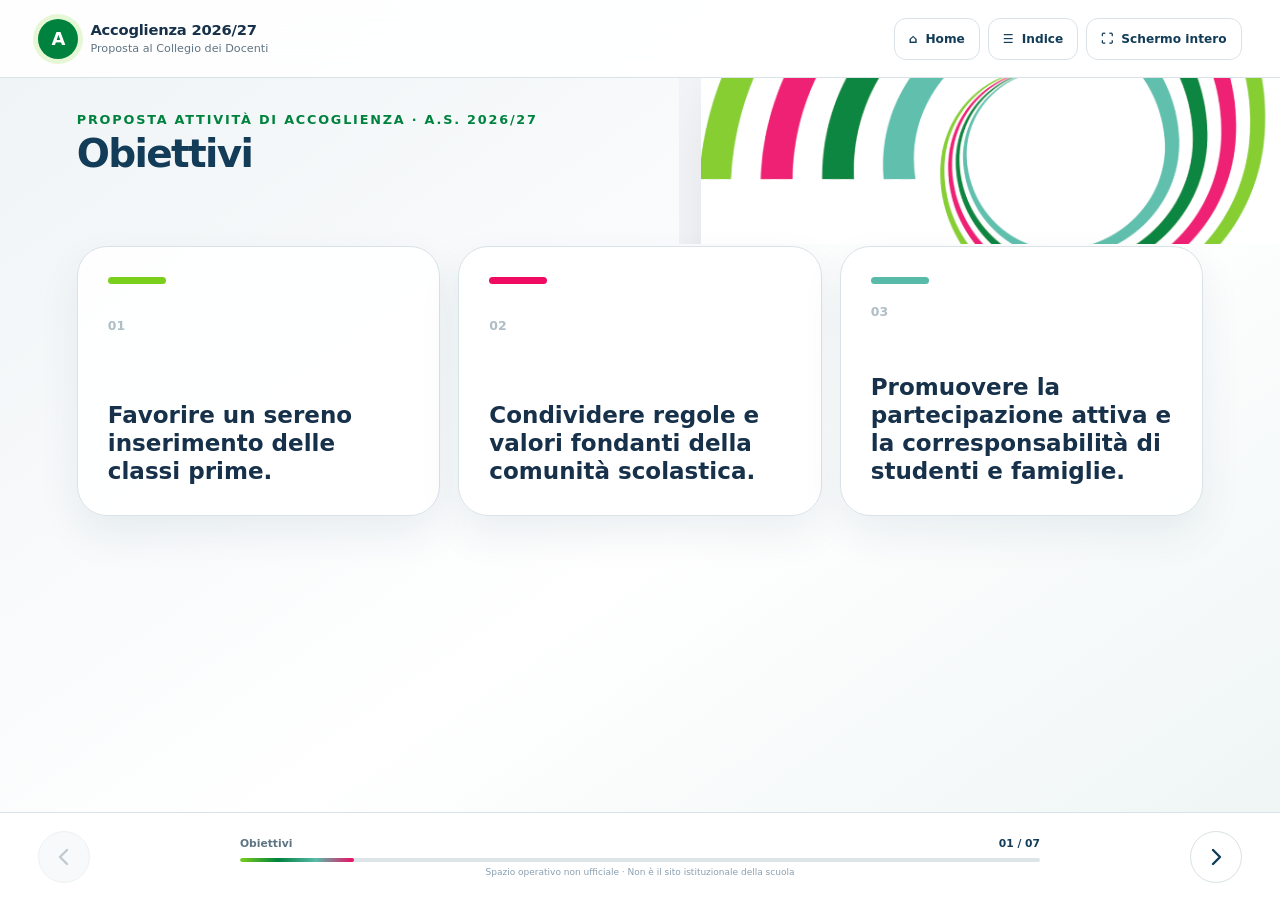
==== accoglienza.html @ 85e8906a "Aggiunge portale e card di orientamento" ====
<!doctype html>
<html lang="it">
<head>
  <meta charset="utf-8">
  <meta name="viewport" content="width=device-width, initial-scale=1">
  <meta name="description" content="Proposta di attività di accoglienza per l'anno scolastico 2026/27.">
  <title>Accoglienza 2026/27 | Proposta al Collegio dei Docenti</title>
  <link rel="stylesheet" href="globals.css">
</head>
<body>
  <main class="presentation-shell">
    <header class="topbar">
      <div class="brandline">
        <span class="brandmark" aria-hidden="true">A</span>
        <span><strong>Accoglienza 2026/27</strong><small>Proposta al Collegio dei Docenti</small></span>
      </div>
      <div class="top-actions">
        <a class="home-link" href="index.html"><span aria-hidden="true">⌂</span><span>Home</span></a>
        <button id="indexButton" type="button" aria-expanded="false"><span aria-hidden="true">☰</span><span>Indice</span></button>
        <button id="fullscreenButton" type="button"><span aria-hidden="true">⛶</span><span>Schermo intero</span></button>
      </div>
    </header>

    <nav class="index-panel" id="indexPanel" aria-label="Indice della presentazione" hidden>
      <p>Vai alla schermata</p>
      <div id="indexItems"></div>
    </nav>

    <div class="deck" aria-live="polite">
      <div class="slides-track" id="slidesTrack">
        <section class="slide objectives-slide" data-title="Obiettivi">
          <div class="motif motif-top" aria-hidden="true"></div>
          <header class="slide-heading"><p>Proposta attività di accoglienza · a.s. 2026/27</p><h2>Obiettivi</h2></header>
          <div class="slide-body objective-grid">
            <article><span>01</span><h3>Favorire un sereno inserimento delle classi prime.</h3></article>
            <article><span>02</span><h3>Condividere regole e valori fondanti della comunità scolastica.</h3></article>
            <article><span>03</span><h3>Promuovere la partecipazione attiva e la corresponsabilità di studenti e famiglie.</h3></article>
          </div>
        </section>

        <section class="slide schedule-slide" data-title="Orari del 14 settembre">
          <header class="slide-heading"><p>14 settembre 2026</p><h2>Orari della mattinata</h2></header>
          <div class="slide-body schedule-comparison">
            <article class="schedule-card first-years">
              <p class="schedule-label">ORARIO INGRESSO CLASSI PRIME</p>
              <div class="time-range"><strong>8.30</strong><span aria-hidden="true">→</span><strong>11.30</strong></div>
              <p class="time-legend"><span>Ingresso</span><span>Uscita</span></p>
            </article>
            <article class="schedule-card other-years">
              <p class="schedule-label">ORARIO INGRESSO CLASSI 2ª · 3ª · 4ª · 5ª</p>
              <div class="time-range"><strong>9.30</strong><span aria-hidden="true">→</span><strong>11.30</strong></div>
              <p class="time-legend"><span>Ingresso</span><span>Uscita</span></p>
            </article>
          </div>
        </section>

        <section class="slide journey-slide" data-title="Classi prime · Aula Magna">
          <header class="slide-heading"><p>Programma per le classi prime</p><h2>Ore 8.30 · Ingresso e accoglienza in Aula Magna</h2></header>
          <div class="journey-strip" aria-label="Sequenza della mattinata"><span class="active">8.30 Aula Magna</span><span>9.30/10.00 Aule</span><span>10.00 Visita</span><span>11.00 Pausa</span><span>11.30 Uscita</span></div>
          <div class="slide-body aula-layout">
            <div class="aula-intro">
              <strong>Studenti e famiglie</strong>
              <p>Accoglienza e lettura di un breve messaggio motivazionale di benvenuto.</p>
              <p class="organization-note"><b>Proposta organizzativa</b> Presenza di due docenti curricolari in compresenza per ciascuna classe, affiancati dai docenti di sostegno per tutte le ore.</p>
            </div>
            <div class="aula-program">
              <section class="technical-block" aria-labelledby="technical-title">
                <header class="technical-header">
                  <p>Presentazione tecnica</p>
                  <h3 id="technical-title">Quattro contenuti essenziali</h3>
                </header>
                <div class="technical-list">
                  <p><b>01</b><span>Patto di corresponsabilità <small>(slide)</small></span></p>
                  <p><b>02</b><span>Regolamento di Istituto <small>(slide)</small></span></p>
                  <p><b>03</b><span>Nota Ministeriale sull’uso dei cellulari</span></p>
                  <p><b>04</b><span>Presentazione Team Bullismo e Cyberbullismo</span></p>
                </div>
              </section>
              <section class="follow-up-block" aria-labelledby="follow-up-title">
                <h3 id="follow-up-title">A seguire</h3>
                <div class="follow-up-list">
                  <p><b>05</b><span>Appello e formazione delle classi</span></p>
                  <p><b>06</b><span>Accompagnamento nelle aule assegnate con i docenti in servizio <small>(verifica se docente di nuova immissione per supporto)</small></span></p>
                </div>
              </section>
            </div>
          </div>
        </section>

        <section class="slide journey-slide classroom-slide" data-title="Classi prime · In aula">
          <header class="slide-heading"><p>Programma per le classi prime</p><h2>Ore 9.30/10.00 · Ingresso nelle aule</h2></header>
          <div class="journey-strip" aria-label="Sequenza della mattinata"><span>8.30 Aula Magna</span><span class="active">9.30/10.00 Aule</span><span>10.00 Visita</span><span>11.00 Pausa</span><span>11.30 Uscita</span></div>
          <div class="slide-body teacher-layout">
            <div class="teacher-callout"><span>Il docente</span><h3>Visione e spiegazione dei documenti su LIM:</h3></div>
            <div class="document-list">
              <article><span>01</span><h3>Organi Collegiali: funzioni e ruolo dei rappresentanti.</h3></article>
              <article><span>02</span><h3>Assemblee di classe e di Istituto.</h3></article>
              <article><span>03</span><h3>Regolamento Privacy e bullismo.</h3></article>
            </div>
          </div>
        </section>

        <section class="slide journey-slide visit-slide" data-title="Visita e Decimomannu">
          <header class="slide-heading"><p>Programma per le classi prime</p><h2>Dalle ore 10.00 · Visita guidata dell’Istituto</h2></header>
          <div class="journey-strip" aria-label="Sequenza della mattinata"><span>8.30 Aula Magna</span><span>9.30/10.00 Aule</span><span class="active">10.00 Visita</span><span>11.00 Pausa</span><span>11.30 Uscita</span></div>
          <div class="slide-body decimo-layout">
            <div class="pairing-board">
              <h3>Solo per la sede di Decimomannu</h3>
              <p>Al termine della visita, le classi prime incontrano i compagni più grandi dello stesso indirizzo.</p>
              <div><strong>SSAS</strong><span>1SB</span><b>→</b><span>4SB</span></div>
              <div><strong>SSAS</strong><span>1SA</span><b>→</b><span>3SA</span></div>
              <div><strong>TUR</strong><span>1E</span><b>→</b><span>4E</span></div>
              <div><strong>AFM</strong><span>1A</span><b>→</b><span>5A</span></div>
              <small>Alle classi accoglienti viene consegnata una scheda-canovaccio per favorire questo momento di socializzazione.</small>
            </div>
            <div class="route-board">
              <h3>Partenza della visita</h3>
              <p><time>10.00</time><span><strong>1ª A AFM</strong>Inizia dal piano terra</span></p>
              <p><time>10.00</time><span><strong>1ª E TUR</strong>Inizia dal primo piano</span></p>
              <p><time>10.30</time><span><strong>1SA</strong>Inizia dal piano terra</span></p>
              <p><time>10.30</time><span><strong>1SB</strong>Inizia dal primo piano</span></p>
              <div class="end-times"><span><b>11.00–11.15</b>Pausa dentro le aule</span><span><b>11.30</b>Uscita</span></div>
            </div>
          </div>
        </section>

        <section class="slide senior-slide" data-title="Classi 2ª · 3ª · 4ª · 5ª">
          <header class="slide-heading"><p>Ingresso ore 9.30</p><h2>Programma per le classi 2ª, 3ª, 4ª e 5ª</h2></header>
          <div class="slide-body senior-layout">
            <div class="senior-activities">
              <article class="welcome-card"><span>01</span><h3>Discorso di accoglienza e buoni propositi per il nuovo anno scolastico.</h3><p>Affrontare con decisione le criticità emerse, lavorarci e rilanciare verso nuovi obiettivi.</p></article>
              <article><span>02</span><h3>Presentazione Regolamento di Istituto.</h3></article>
              <article><span>03</span><h3>Nota Ministeriale sull’uso dei cellulari.</h3></article>
              <article class="policy-card"><span>04</span><h3>Presentazione E-Policy e regolamento antibullismo.</h3></article>
            </div>
            <div class="closing-panel">
              <p><strong>11.00–11.15</strong><span>Pausa dentro le aule</span></p>
              <p><strong>11.30</strong><span>Uscita</span></p>
              <small>Il materiale prodotto dalla Commissione accoglienza verrà caricato nella LIM di ogni classe di ciascun plesso.</small>
            </div>
          </div>
        </section>

        <section class="slide closing-slide" data-title="Buon anno scolastico">
          <div class="motif motif-closing" aria-hidden="true"></div>
          <div class="closing-message">
            <p>14 settembre 2026</p>
            <h2>Buon anno scolastico<br><span>a tutte e a tutti!</span></h2>
            <div class="celebration-dots" aria-hidden="true"><i></i><i></i><i></i><i></i></div>
          </div>
        </section>
      </div>
    </div>

    <footer class="controls">
      <button id="prevButton" type="button" aria-label="Schermata precedente">
        <svg viewBox="0 0 24 24" aria-hidden="true"><path d="M15 5 8 12l7 7"/></svg>
      </button>
      <div class="control-center">
        <div class="progress-wrap"><div class="progress-text"><span id="currentTitle">Obiettivi</span><strong id="counter">01 / 07</strong></div><div class="progress-bar"><span id="progress"></span></div></div>
        <p class="disclaimer">Spazio operativo non ufficiale · Non è il sito istituzionale della scuola</p>
      </div>
      <button id="nextButton" type="button" aria-label="Schermata successiva">
        <svg viewBox="0 0 24 24" aria-hidden="true"><path d="m9 5 7 7-7 7"/></svg>
      </button>
    </footer>
  </main>
  <script src="presentation.js"></script>
</body>
</html>
---- globals.css ----
:root {
  --ink: #17314a;
  --navy: #123c57;
  --teal: #58bba9;
  --green: #00823f;
  --lime: #79cf1b;
  --pink: #ef0b62;
  --paper: #f4f7f8;
  --white: #ffffff;
  --line: #d9e2e6;
  --muted: #5f7483;
}

* { box-sizing: border-box; }
html, body { margin: 0; min-height: 100%; background: var(--navy); }
body { color: var(--ink); font-family: Inter, ui-sans-serif, system-ui, -apple-system, BlinkMacSystemFont, "Segoe UI", sans-serif; font-size: 18px; }
button { font: inherit; }

.presentation-shell { min-height: 100dvh; overflow: hidden; background: linear-gradient(145deg, #eef3f5 0%, #fff 56%, #edf4f4 100%); }
.topbar { height: 78px; padding: 0 clamp(18px, 3vw, 52px); display: flex; align-items: center; justify-content: space-between; border-bottom: 1px solid var(--line); background: rgb(255 255 255 / 90%); backdrop-filter: blur(18px); position: relative; z-index: 20; }
.brandline, .brandline > span:last-child { display: flex; align-items: center; }
.brandline { gap: 12px; }
.brandline > span:last-child { align-items: flex-start; flex-direction: column; line-height: 1.1; }
.brandline strong { font-size: .92rem; letter-spacing: -.015em; }
.brandline small { margin-top: 5px; color: var(--muted); font-size: .7rem; }
.brandmark { width: 40px; height: 40px; display: grid; place-items: center; border-radius: 50%; color: white; background: var(--green); box-shadow: 0 0 0 5px rgb(121 207 27 / 18%); font-weight: 900; }
.top-actions { display: flex; gap: 8px; }
.top-actions button, .top-actions a, .controls > button { display: inline-flex; align-items: center; justify-content: center; gap: 8px; color: var(--navy); border: 1px solid var(--line); background: var(--white); border-radius: 12px; cursor: pointer; min-height: 42px; padding: 0 14px; font-weight: 750; font-size: .76rem; text-decoration: none; }
.top-actions button:hover, .top-actions a:hover, .controls > button:hover:not(:disabled) { border-color: var(--teal); color: var(--green); }

.index-panel { position: fixed; z-index: 30; top: 86px; right: 20px; width: min(390px, calc(100vw - 40px)); padding: 18px; border: 1px solid var(--line); border-radius: 18px; background: rgb(255 255 255 / 97%); box-shadow: 0 24px 64px rgb(18 60 87 / 20%); }
.index-panel > p { margin: 0 0 12px; color: var(--muted); text-transform: uppercase; letter-spacing: .11em; font-weight: 800; font-size: .68rem; }
.index-panel > div { display: grid; gap: 5px; }
.index-panel button { display: flex; gap: 12px; align-items: center; padding: 9px 11px; border: 0; border-radius: 10px; color: var(--ink); background: transparent; text-align: left; cursor: pointer; font-size: .82rem; font-weight: 680; }
.index-panel button:hover, .index-panel button.active { color: white; background: var(--navy); }
.index-panel button span { font-size: .66rem; color: var(--lime); font-weight: 900; }

.deck { height: calc(100dvh - 166px); overflow: hidden; }
.slides-track { height: 100%; display: flex; transition: transform 460ms cubic-bezier(.22,.78,.22,1); }
.slide { min-width: 100%; height: 100%; padding: clamp(24px, 3.8vh, 44px) clamp(24px, 6vw, 100px); overflow-y: auto; position: relative; }
.slide-heading { position: relative; z-index: 2; }
.slide-heading p { margin: 0 0 7px; color: var(--green); font-size: clamp(.68rem, 1vw, .8rem); font-weight: 900; letter-spacing: .14em; text-transform: uppercase; }
.slide-heading h2 { margin: 0; max-width: 1150px; color: var(--navy); font-size: clamp(1.75rem, 3.05vw, 3.25rem); line-height: 1.04; letter-spacing: -.043em; }
.slide-body { margin-top: clamp(22px, 3.3vh, 36px); position: relative; z-index: 2; }

.motif { position: absolute; pointer-events: none; background: url("motivo-circolare.png") center / contain no-repeat; }
.motif-top { width: min(620px, 50vw); height: 178px; right: -18px; top: -12px; opacity: .95; }
.objective-grid { display: grid; grid-template-columns: repeat(3, 1fr); gap: 18px; padding-top: 42px; }
.objective-grid article { min-height: 270px; padding: 30px; display: flex; flex-direction: column; justify-content: space-between; border: 1px solid var(--line); border-radius: 30px; background: rgb(255 255 255 / 94%); box-shadow: 0 18px 42px rgb(18 60 87 / 8%); }
.objective-grid article::before { content: ""; width: 58px; height: 7px; border-radius: 99px; background: var(--lime); }
.objective-grid article:nth-child(2)::before { background: var(--pink); }
.objective-grid article:nth-child(3)::before { background: var(--teal); }
.objective-grid article > span { color: #afbec7; font-size: .78rem; font-weight: 900; }
.objective-grid h3 { margin: 34px 0 0; font-size: clamp(1.15rem, 1.8vw, 1.65rem); line-height: 1.22; }

.schedule-comparison { display: grid; grid-template-columns: 1fr 1fr; gap: clamp(18px, 3vw, 36px); }
.schedule-card { min-height: 330px; padding: clamp(26px, 3vw, 40px); border-radius: 32px; color: white; box-shadow: 0 22px 54px rgb(18 60 87 / 14%); }
.first-years { background: linear-gradient(140deg, var(--green), #00a66a); }
.other-years { background: linear-gradient(140deg, var(--navy), #277c82); }
.schedule-label { margin: 0; min-height: 52px; font-size: clamp(.83rem, 1.1vw, 1rem); font-weight: 900; letter-spacing: .08em; line-height: 1.35; }
.time-range { margin-top: 52px; display: grid; grid-template-columns: 1fr auto 1fr; gap: 20px; align-items: center; }
.time-range strong { font-size: clamp(2.7rem, 5vw, 5rem); line-height: .82; letter-spacing: -.075em; }
.time-range span { color: rgb(255 255 255 / 62%); font-size: 2rem; }
.time-legend { display: flex; justify-content: space-between; margin: 20px 0 0; color: rgb(255 255 255 / 72%); font-size: .72rem; font-weight: 850; text-transform: uppercase; letter-spacing: .12em; }

.journey-strip { margin: 18px 0 0; display: grid; grid-template-columns: repeat(5, 1fr); gap: 7px; position: relative; z-index: 2; }
.journey-strip span { padding: 8px 9px; border: 1px solid var(--line); border-radius: 99px; color: var(--muted); background: rgb(255 255 255 / 82%); text-align: center; font-size: .67rem; font-weight: 760; }
.journey-strip span.active { color: white; border-color: var(--pink); background: var(--pink); box-shadow: 0 7px 20px rgb(239 11 98 / 22%); }
.aula-layout { display: grid; grid-template-columns: .78fr 1.22fr; gap: 22px; }
.aula-intro { min-height: 315px; padding: 30px; display: flex; flex-direction: column; border-radius: 28px; color: white; background: linear-gradient(145deg, var(--navy), #1a6671); }
.aula-intro > strong { color: #b9ef58; font-size: clamp(1.35rem, 2.4vw, 2.25rem); }
.aula-intro > p:not(.organization-note) { margin: 18px 0; color: #d3e2e8; line-height: 1.45; }
.organization-note { margin: auto 0 0; padding-top: 18px; border-top: 1px solid rgb(255 255 255 / 18%); color: #d8e4e8; font-size: .75rem; line-height: 1.45; }
.organization-note b { display: block; margin-bottom: 5px; color: white; text-transform: uppercase; letter-spacing: .08em; }
.aula-program { display: grid; gap: 10px; }
.technical-block { padding: 18px; border: 2px solid var(--navy); border-radius: 24px; background: white; box-shadow: 0 16px 38px rgb(18 60 87 / 8%); }
.technical-header { margin-bottom: 12px; display: flex; align-items: flex-end; justify-content: space-between; gap: 16px; }
.technical-header p { margin: 0; padding: 6px 10px; border-radius: 99px; color: white; background: var(--navy); font-size: .62rem; font-weight: 900; letter-spacing: .1em; text-transform: uppercase; white-space: nowrap; }
.technical-header h3 { margin: 0; color: var(--navy); font-size: clamp(1.05rem, 1.65vw, 1.45rem); line-height: 1.05; letter-spacing: -.025em; text-align: right; }
.technical-list { display: grid; grid-template-columns: 1fr 1fr; gap: 8px; }
.technical-list p, .follow-up-list p { margin: 0; padding: 12px 13px; display: flex; gap: 10px; align-items: flex-start; border-radius: 14px; font-size: .72rem; line-height: 1.2; }
.technical-list p { border: 1px solid var(--line); background: #f7fafb; }
.technical-list b, .follow-up-list b { color: var(--pink); font-size: .62rem; }
.technical-list span, .follow-up-list span { font-weight: 760; }
.technical-list small, .follow-up-list small { display: block; margin-top: 3px; color: var(--muted); font-size: .6rem; line-height: 1.25; }
.follow-up-block { padding: 12px 15px; display: grid; grid-template-columns: auto 1fr; gap: 14px; align-items: center; border-radius: 18px; color: white; background: linear-gradient(120deg, var(--green), #279771); }
.follow-up-block h3 { margin: 0; color: #dafa9e; font-size: .7rem; letter-spacing: .1em; text-transform: uppercase; }
.follow-up-list { display: grid; grid-template-columns: .85fr 1.6fr; gap: 8px; }
.follow-up-list p { padding: 9px 11px; background: rgb(255 255 255 / 13%); }
.follow-up-list b { color: #dafa9e; }
.follow-up-list small { color: #d8eee6; }

.teacher-layout { display: grid; grid-template-columns: .72fr 1.28fr; gap: 24px; align-items: stretch; }
.teacher-callout { min-height: 300px; padding: 30px; display: flex; flex-direction: column; justify-content: flex-end; border-radius: 30px; color: white; background: var(--green); }
.teacher-callout span { margin-bottom: auto; width: fit-content; padding: 7px 12px; border-radius: 99px; color: var(--green); background: #dafa9e; font-size: .72rem; font-weight: 900; text-transform: uppercase; letter-spacing: .1em; }
.teacher-callout h3 { margin: 0; font-size: clamp(1.8rem, 3.2vw, 3.3rem); line-height: .98; letter-spacing: -.045em; }
.document-list { display: grid; gap: 12px; }
.document-list article { padding: 22px 24px; display: grid; grid-template-columns: 42px 1fr; gap: 15px; align-items: center; border: 1px solid var(--line); border-radius: 22px; background: white; }
.document-list span { color: var(--pink); font-size: .72rem; font-weight: 900; }
.document-list h3 { margin: 0; font-size: clamp(1rem, 1.55vw, 1.4rem); line-height: 1.22; }

.decimo-layout { display: grid; grid-template-columns: 1.05fr .95fr; gap: 20px; }
.pairing-board, .route-board { min-height: 315px; padding: 25px; border-radius: 26px; }
.pairing-board { color: white; background: var(--navy); }
.route-board { border: 1px solid var(--line); background: white; }
.pairing-board h3, .route-board h3 { margin: 0 0 12px; font-size: .92rem; text-transform: uppercase; letter-spacing: .07em; }
.pairing-board > p { margin: 0 0 12px; color: #c8dbe2; font-size: .71rem; line-height: 1.35; }
.pairing-board > div { display: grid; grid-template-columns: 54px 1fr auto 1fr; align-items: center; gap: 9px; margin: 6px 0; }
.pairing-board > div strong { color: #c3f768; font-size: .67rem; letter-spacing: .08em; }
.pairing-board > div span { padding: 7px 11px; border-radius: 9px; text-align: center; font-size: .9rem; font-weight: 900; background: rgb(255 255 255 / 12%); }
.pairing-board > div b { color: var(--teal); }
.pairing-board > small { display: block; margin-top: 12px; padding-top: 11px; border-top: 1px solid rgb(255 255 255 / 15%); color: #b9ccd4; font-size: .62rem; line-height: 1.35; }
.route-board > p { margin: 0; padding: 9px 0; display: flex; gap: 15px; border-bottom: 1px solid var(--line); }
.route-board time { color: var(--green); font-weight: 900; font-size: .95rem; }
.route-board p span { display: flex; flex-direction: column; color: var(--muted); font-size: .66rem; }
.route-board p strong { color: var(--ink); font-size: .8rem; }
.end-times { margin-top: 12px; display: grid; grid-template-columns: 1.25fr .75fr; gap: 8px; }
.end-times span { padding: 10px; display: flex; flex-direction: column; border-radius: 12px; color: var(--muted); background: #edf3f3; font-size: .65rem; }
.end-times b { color: var(--navy); font-size: .79rem; }

.senior-layout { display: grid; grid-template-columns: 1.45fr .55fr; gap: 20px; }
.senior-activities { display: grid; grid-template-columns: 1fr 1fr; gap: 12px; }
.senior-activities article { min-height: 115px; padding: 18px 20px; border: 1px solid var(--line); border-radius: 22px; background: white; }
.senior-activities span { color: var(--pink); font-size: .7rem; font-weight: 900; }
.senior-activities h3 { margin: 15px 0 0; font-size: clamp(.94rem, 1.4vw, 1.24rem); line-height: 1.18; }
.senior-activities .policy-card { grid-column: 1 / -1; }
.senior-activities .welcome-card { grid-column: 1 / -1; min-height: 105px; display: grid; grid-template-columns: 34px 1fr; grid-template-rows: auto auto; column-gap: 10px; color: white; border: 0; background: var(--navy); }
.welcome-card span { grid-row: 1 / 3; padding-top: 3px; color: var(--lime); }
.welcome-card h3 { margin: 0; color: white; }
.welcome-card p { grid-column: 2; margin: 6px 0 0; color: #d5e3e8; font-size: .72rem; line-height: 1.35; }
.closing-panel { padding: 25px; display: flex; flex-direction: column; gap: 12px; border-radius: 27px; color: white; background: linear-gradient(145deg, var(--green), #00a16a); }
.closing-panel p { margin: 0; padding-bottom: 13px; display: flex; flex-direction: column; border-bottom: 1px solid rgb(255 255 255 / 20%); }
.closing-panel strong { font-size: 1.35rem; }
.closing-panel span { margin-top: 3px; font-size: .72rem; }
.closing-panel small { margin-top: auto; color: #e5f5ed; font-size: .68rem; line-height: 1.42; }

.closing-slide { display: grid; place-items: center; overflow: hidden; text-align: center; background: white; }
.motif-closing { width: min(920px, 80vw); height: 270px; top: -28px; left: 50%; transform: translateX(-50%); background-size: 100% 100%; animation: motif-arrive 1.1s cubic-bezier(.2,.8,.2,1) both; }
.closing-message { margin-top: 125px; position: relative; z-index: 2; }
.closing-message p { margin: 0 0 16px; color: var(--green); font-size: .78rem; font-weight: 900; letter-spacing: .16em; text-transform: uppercase; }
.closing-message h2 { margin: 0; color: var(--navy); font-size: clamp(3rem, 6vw, 6.5rem); line-height: .93; letter-spacing: -.07em; animation: message-rise .8s .25s both; }
.closing-message h2 span { color: var(--pink); }
.celebration-dots { margin: 30px auto 0; display: flex; justify-content: center; gap: 12px; }
.celebration-dots i { width: 11px; height: 11px; border-radius: 50%; background: var(--lime); animation: dot-bounce 1.2s infinite ease-in-out; }
.celebration-dots i:nth-child(2) { background: var(--pink); animation-delay: .12s; }
.celebration-dots i:nth-child(3) { background: var(--green); animation-delay: .24s; }
.celebration-dots i:nth-child(4) { background: var(--teal); animation-delay: .36s; }

.controls { height: 88px; padding: 9px clamp(18px, 3vw, 52px) max(9px, env(safe-area-inset-bottom)); display: grid; grid-template-columns: 52px minmax(0, 1fr) 52px; gap: 18px; align-items: center; background: white; border-top: 1px solid var(--line); position: relative; z-index: 20; }
.controls > button { width: 52px; height: 52px; padding: 0; border-radius: 50%; touch-action: manipulation; }
.controls > button svg { width: 24px; height: 24px; fill: none; stroke: currentColor; stroke-width: 2.4; stroke-linecap: round; stroke-linejoin: round; }
.controls > button:focus-visible { outline: 3px solid rgb(88 187 169 / 45%); outline-offset: 3px; }
.controls > button:disabled { cursor: default; opacity: .5; color: #8295a2; background: #f1f5f6; }
.control-center { min-width: 0; display: grid; align-content: center; }
.progress-wrap { width: 100%; max-width: 800px; margin: 0 auto; }
.progress-text { margin-bottom: 8px; display: flex; justify-content: space-between; color: var(--muted); font-size: .67rem; }
.progress-text span { font-weight: 800; }
.progress-text strong { color: var(--navy); }
.progress-bar { height: 4px; overflow: hidden; border-radius: 99px; background: #dce6e8; }
.progress-bar span { display: block; height: 100%; border-radius: inherit; background: linear-gradient(90deg, var(--lime), var(--green), var(--teal), var(--pink)); transition: width 420ms ease; }
.disclaimer { margin: 6px 0 0; color: #8ba0b1; font-size: 9px; line-height: 1; text-align: center; white-space: nowrap; }

@keyframes motif-arrive { from { opacity: 0; transform: translate(-50%, -35px) scale(.92); } to { opacity: 1; transform: translate(-50%, 0) scale(1); } }
@keyframes message-rise { from { opacity: 0; transform: translateY(22px); } to { opacity: 1; transform: translateY(0); } }
@keyframes dot-bounce { 0%, 60%, 100% { transform: translateY(0); } 30% { transform: translateY(-10px); } }

@media (max-width: 900px) {
  .objective-grid, .schedule-comparison, .aula-layout, .teacher-layout, .decimo-layout, .senior-layout { grid-template-columns: 1fr; }
  .objective-grid { grid-template-columns: repeat(3, 1fr); }
  .objective-grid article { min-height: 220px; }
  .slide { padding-bottom: 35px; }
  .motif-top { width: 55vw; opacity: .55; }
}

@media (max-width: 620px) {
  body { font-size: 16px; }
  .topbar { height: 68px; }
  .deck { height: calc(100dvh - 150px); }
  .controls { height: 82px; grid-template-columns: 46px minmax(0, 1fr) 46px; gap: 10px; padding-inline: 12px; }
  .controls > button { width: 46px; height: 46px; }
  .controls > button svg { width: 22px; height: 22px; }
  .progress-text { margin-bottom: 6px; }
  .disclaimer { margin-top: 5px; overflow: hidden; text-overflow: ellipsis; }
  .brandline small, .top-actions button span:last-child, .top-actions a span:last-child { display: none; }
  .top-actions button, .top-actions a { width: 42px; padding: 0; }
  .slide { padding: 24px 18px; }
  .objective-grid, .schedule-comparison, .technical-list, .follow-up-list, .senior-activities { grid-template-columns: 1fr; }
  .technical-header { align-items: flex-start; flex-direction: column; }
  .technical-header h3 { text-align: left; }
  .follow-up-block { grid-template-columns: 1fr; }
  .objective-grid { padding-top: 15px; }
  .objective-grid article, .schedule-card { min-height: auto; }
  .time-range { margin-top: 32px; }
  .journey-strip { grid-template-columns: 1fr 1fr; }
  .journey-strip span:last-child { grid-column: span 2; }
  .teacher-callout { min-height: 220px; }
  .pairing-board > div { grid-template-columns: 48px 1fr auto 1fr; }
  .motif-top { top: -38px; width: 70vw; }
  .motif-closing { width: 115vw; }
}

@media (prefers-reduced-motion: reduce) {
  .slides-track, .progress-bar span, .motif-closing, .closing-message h2, .celebration-dots i { transition: none; animation: none; }
}

@media print {
  body, .presentation-shell { background: white; }
  .topbar, .controls, .disclaimer, .index-panel { display: none !important; }
  .deck { height: auto; overflow: visible; }
  .slides-track { display: block; transform: none !important; }
  .slide { min-width: 0; height: 100vh; page-break-after: always; overflow: hidden; }
}
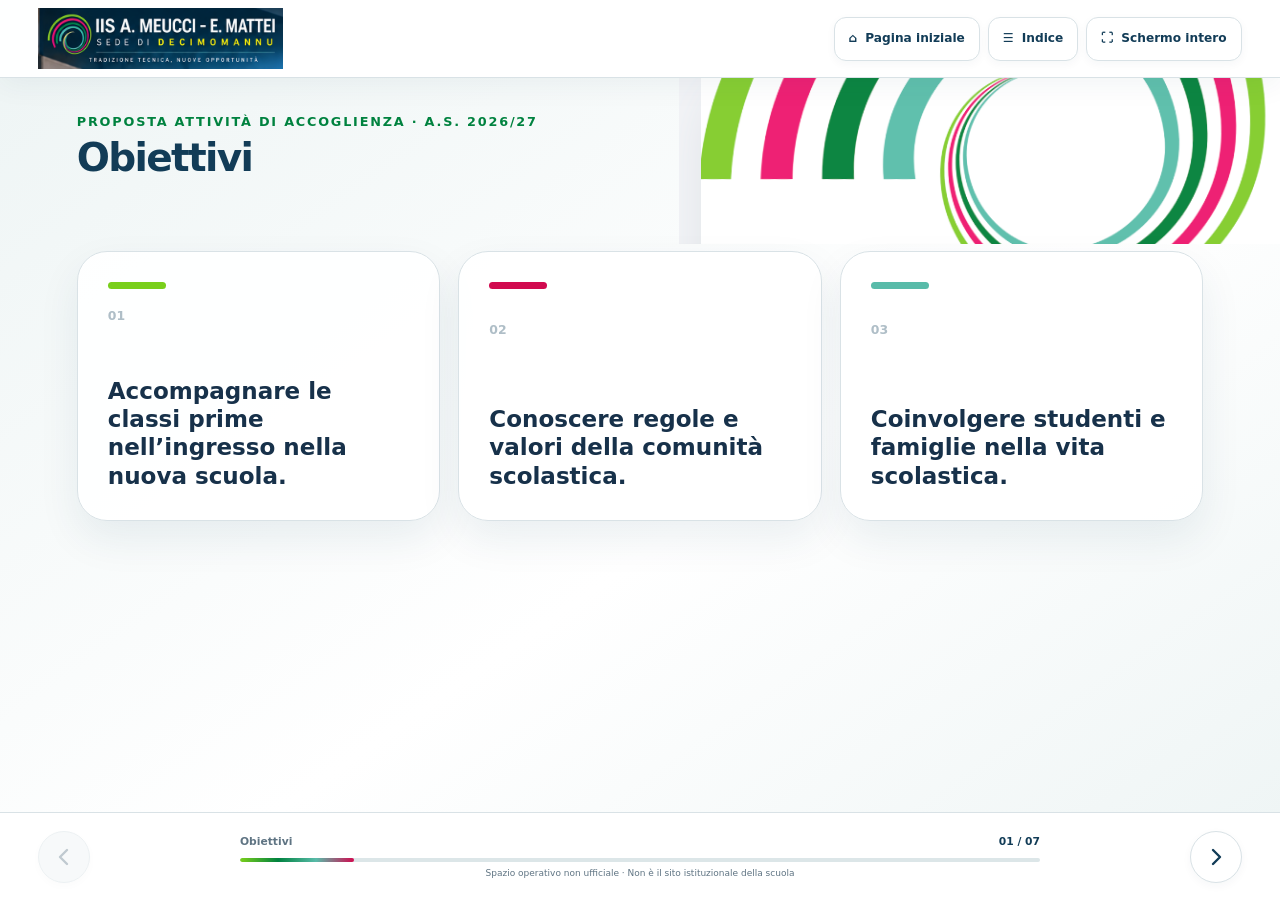
==== commit 06dc6e0d: "feat: rinnova lo spazio accoglienza" ====
--- a/accoglienza.html
+++ b/accoglienza.html
@@ -3,26 +3,25 @@
 <head>
   <meta charset="utf-8">
   <meta name="viewport" content="width=device-width, initial-scale=1">
-  <meta name="description" content="Proposta di attività di accoglienza per l'anno scolastico 2026/27.">
-  <title>Accoglienza 2026/27 | Proposta al Collegio dei Docenti</title>
+  <meta name="description" content="Proposta di attività di accoglienza 2026/27 dell’IIS Meucci–Mattei, sede di Decimomannu.">
+  <title>Accoglienza 2026/27 | IIS Meucci–Mattei, sede di Decimomannu</title>
   <link rel="stylesheet" href="globals.css">
 </head>
 <body>
   <main class="presentation-shell">
     <header class="topbar">
       <div class="brandline">
-        <span class="brandmark" aria-hidden="true">A</span>
-        <span><strong>Accoglienza 2026/27</strong><small>Proposta al Collegio dei Docenti</small></span>
+        <span class="context-logo" role="img" aria-label="IIS A. Meucci – E. Mattei, sede di Decimomannu"><img src="assets/decimomannu-cresce-qui-contesto.png" alt=""></span>
       </div>
       <div class="top-actions">
-        <a class="home-link" href="index.html"><span aria-hidden="true">⌂</span><span>Home</span></a>
+        <a class="home-link" href="index.html"><span aria-hidden="true">⌂</span><span>Pagina iniziale</span></a>
         <button id="indexButton" type="button" aria-expanded="false"><span aria-hidden="true">☰</span><span>Indice</span></button>
-        <button id="fullscreenButton" type="button"><span aria-hidden="true">⛶</span><span>Schermo intero</span></button>
+        <button id="fullscreenButton" type="button" aria-pressed="false"><span aria-hidden="true">⛶</span><span>Schermo intero</span></button>
       </div>
     </header>
 
     <nav class="index-panel" id="indexPanel" aria-label="Indice della presentazione" hidden>
-      <p>Vai alla schermata</p>
+      <p>Scegli una schermata</p>
       <div id="indexItems"></div>
     </nav>
 
@@ -32,9 +31,9 @@
           <div class="motif motif-top" aria-hidden="true"></div>
           <header class="slide-heading"><p>Proposta attività di accoglienza · a.s. 2026/27</p><h2>Obiettivi</h2></header>
           <div class="slide-body objective-grid">
-            <article><span>01</span><h3>Favorire un sereno inserimento delle classi prime.</h3></article>
-            <article><span>02</span><h3>Condividere regole e valori fondanti della comunità scolastica.</h3></article>
-            <article><span>03</span><h3>Promuovere la partecipazione attiva e la corresponsabilità di studenti e famiglie.</h3></article>
+            <article><span>01</span><h3>Accompagnare le classi prime nell’ingresso nella nuova scuola.</h3></article>
+            <article><span>02</span><h3>Conoscere regole e valori della comunità scolastica.</h3></article>
+            <article><span>03</span><h3>Coinvolgere studenti e famiglie nella vita scolastica.</h3></article>
           </div>
         </section>
 
@@ -60,13 +59,13 @@
           <div class="slide-body aula-layout">
             <div class="aula-intro">
               <strong>Studenti e famiglie</strong>
-              <p>Accoglienza e lettura di un breve messaggio motivazionale di benvenuto.</p>
+              <p>Accoglienza e lettura del messaggio di benvenuto.</p>
               <p class="organization-note"><b>Proposta organizzativa</b> Presenza di due docenti curricolari in compresenza per ciascuna classe, affiancati dai docenti di sostegno per tutte le ore.</p>
             </div>
             <div class="aula-program">
               <section class="technical-block" aria-labelledby="technical-title">
                 <header class="technical-header">
-                  <p>Presentazione tecnica</p>
+                  <p>Informazioni e documenti</p>
                   <h3 id="technical-title">Quattro contenuti essenziali</h3>
                 </header>
                 <div class="technical-list">
@@ -80,7 +79,7 @@
                 <h3 id="follow-up-title">A seguire</h3>
                 <div class="follow-up-list">
                   <p><b>05</b><span>Appello e formazione delle classi</span></p>
-                  <p><b>06</b><span>Accompagnamento nelle aule assegnate con i docenti in servizio <small>(verifica se docente di nuova immissione per supporto)</small></span></p>
+                  <p><b>06</b><span>Accompagnamento nelle aule assegnate con i docenti in servizio <small>Il supporto aggiuntivo sarà definito nella pianificazione organizzativa.</small></span></p>
                 </div>
               </section>
             </div>
@@ -91,7 +90,7 @@
           <header class="slide-heading"><p>Programma per le classi prime</p><h2>Ore 9.30/10.00 · Ingresso nelle aule</h2></header>
           <div class="journey-strip" aria-label="Sequenza della mattinata"><span>8.30 Aula Magna</span><span class="active">9.30/10.00 Aule</span><span>10.00 Visita</span><span>11.00 Pausa</span><span>11.30 Uscita</span></div>
           <div class="slide-body teacher-layout">
-            <div class="teacher-callout"><span>Il docente</span><h3>Visione e spiegazione dei documenti su LIM:</h3></div>
+            <div class="teacher-callout"><span>Il docente</span><h3>Presenta alla LIM questi documenti:</h3></div>
             <div class="document-list">
               <article><span>01</span><h3>Organi Collegiali: funzioni e ruolo dei rappresentanti.</h3></article>
               <article><span>02</span><h3>Assemblee di classe e di Istituto.</h3></article>
@@ -128,7 +127,7 @@
           <header class="slide-heading"><p>Ingresso ore 9.30</p><h2>Programma per le classi 2ª, 3ª, 4ª e 5ª</h2></header>
           <div class="slide-body senior-layout">
             <div class="senior-activities">
-              <article class="welcome-card"><span>01</span><h3>Discorso di accoglienza e buoni propositi per il nuovo anno scolastico.</h3><p>Affrontare con decisione le criticità emerse, lavorarci e rilanciare verso nuovi obiettivi.</p></article>
+              <article class="welcome-card"><span>01</span><h3>Accoglienza della classe e presentazione degli obiettivi per il nuovo anno.</h3><p>Confronto sulle difficoltà emerse e sugli obiettivi da raggiungere.</p></article>
               <article><span>02</span><h3>Presentazione Regolamento di Istituto.</h3></article>
               <article><span>03</span><h3>Nota Ministeriale sull’uso dei cellulari.</h3></article>
               <article class="policy-card"><span>04</span><h3>Presentazione E-Policy e regolamento antibullismo.</h3></article>
--- a/globals.css
+++ b/globals.css
@@ -1,32 +1,52 @@
 :root {
+  color-scheme: light;
   --ink: #17314a;
   --navy: #123c57;
   --teal: #58bba9;
+  --teal-ink: #006b63;
   --green: #00823f;
   --lime: #79cf1b;
-  --pink: #ef0b62;
+  --pink: #d10a4f;
   --paper: #f4f7f8;
   --white: #ffffff;
   --line: #d9e2e6;
   --muted: #5f7483;
+
+  --surface-canvas: #f4f7f8;
+  --surface-raised: #fff;
+  --surface-soft: #edf4f4;
+  --focus-ring: #006b63;
+  --font-sans: ui-sans-serif, system-ui, -apple-system, BlinkMacSystemFont, "Segoe UI", sans-serif;
+  --radius-sm: 10px;
+  --radius-md: 14px;
+  --radius-lg: 22px;
+  --radius-xl: 30px;
+  --shadow-sm: 0 8px 22px rgb(18 60 87 / 8%);
+  --shadow-md: 0 18px 45px rgb(18 60 87 / 11%);
+  --motion-fast: 160ms;
+  --motion-base: 220ms;
+  --ease-standard: cubic-bezier(.2, .8, .2, 1);
 }
 
 * { box-sizing: border-box; }
 html, body { margin: 0; min-height: 100%; background: var(--navy); }
-body { color: var(--ink); font-family: Inter, ui-sans-serif, system-ui, -apple-system, BlinkMacSystemFont, "Segoe UI", sans-serif; font-size: 18px; }
-button { font: inherit; }
-
-.presentation-shell { min-height: 100dvh; overflow: hidden; background: linear-gradient(145deg, #eef3f5 0%, #fff 56%, #edf4f4 100%); }
-.topbar { height: 78px; padding: 0 clamp(18px, 3vw, 52px); display: flex; align-items: center; justify-content: space-between; border-bottom: 1px solid var(--line); background: rgb(255 255 255 / 90%); backdrop-filter: blur(18px); position: relative; z-index: 20; }
+html { scroll-behavior: smooth; }
+body { color: var(--ink); font-family: var(--font-sans); font-size: 18px; line-height: 1.5; text-rendering: optimizeLegibility; -webkit-font-smoothing: antialiased; }
+button, input, textarea, select, a { font: inherit; }
+button, [role="button"] { touch-action: manipulation; }
+::selection { color: var(--white); background: var(--navy); }
+
+.presentation-shell { min-height: 100dvh; overflow: hidden; background: linear-gradient(145deg, var(--surface-soft) 0%, var(--white) 56%, #edf4f4 100%); }
+.topbar { height: 78px; padding: 0 clamp(18px, 3vw, 52px); display: flex; align-items: center; justify-content: space-between; border-bottom: 1px solid var(--line); background: rgb(255 255 255 / 94%); box-shadow: 0 8px 28px rgb(18 60 87 / 5%); -webkit-backdrop-filter: blur(18px); backdrop-filter: blur(18px); position: relative; z-index: 20; }
 .brandline, .brandline > span:last-child { display: flex; align-items: center; }
-.brandline { gap: 12px; }
-.brandline > span:last-child { align-items: flex-start; flex-direction: column; line-height: 1.1; }
-.brandline strong { font-size: .92rem; letter-spacing: -.015em; }
-.brandline small { margin-top: 5px; color: var(--muted); font-size: .7rem; }
-.brandmark { width: 40px; height: 40px; display: grid; place-items: center; border-radius: 50%; color: white; background: var(--green); box-shadow: 0 0 0 5px rgb(121 207 27 / 18%); font-weight: 900; }
+.brandline { gap: 0; }
+.brandline .context-logo { width: 245px; aspect-ratio: 610 / 150; display: block; flex: 0 0 auto; overflow: hidden; position: relative; background: #0c344b; }
+.brandline .context-logo img { width: 183.934%; height: auto; display: block; position: absolute; top: 0; left: -36.066%; }
+.brandmark { width: 40px; height: 40px; display: grid; place-items: center; flex: 0 0 auto; border: 1px solid rgb(18 60 87 / 8%); border-radius: 13px; color: white; background: linear-gradient(145deg, var(--green), #006f4b); box-shadow: 0 0 0 5px rgb(121 207 27 / 14%); font-weight: 900; }
 .top-actions { display: flex; gap: 8px; }
-.top-actions button, .top-actions a, .controls > button { display: inline-flex; align-items: center; justify-content: center; gap: 8px; color: var(--navy); border: 1px solid var(--line); background: var(--white); border-radius: 12px; cursor: pointer; min-height: 42px; padding: 0 14px; font-weight: 750; font-size: .76rem; text-decoration: none; }
-.top-actions button:hover, .top-actions a:hover, .controls > button:hover:not(:disabled) { border-color: var(--teal); color: var(--green); }
+.top-actions button, .top-actions a, .controls > button { display: inline-flex; align-items: center; justify-content: center; gap: 8px; color: var(--navy); border: 1px solid var(--line); background: var(--white); border-radius: 12px; box-shadow: 0 3px 10px rgb(18 60 87 / 4%); cursor: pointer; min-height: 44px; padding: 0 14px; font-weight: 750; font-size: .76rem; text-decoration: none; transition: color var(--motion-fast) ease, border-color var(--motion-fast) ease, box-shadow var(--motion-fast) ease, transform var(--motion-fast) var(--ease-standard); }
+.top-actions button:hover, .top-actions a:hover, .controls > button:hover:not(:disabled) { border-color: var(--teal-ink); color: var(--green); box-shadow: var(--shadow-sm); }
+.top-actions button:active, .top-actions a:active, .controls > button:active:not(:disabled) { transform: translateY(1px); box-shadow: none; }
 
 .index-panel { position: fixed; z-index: 30; top: 86px; right: 20px; width: min(390px, calc(100vw - 40px)); padding: 18px; border: 1px solid var(--line); border-radius: 18px; background: rgb(255 255 255 / 97%); box-shadow: 0 24px 64px rgb(18 60 87 / 20%); }
 .index-panel > p { margin: 0 0 12px; color: var(--muted); text-transform: uppercase; letter-spacing: .11em; font-weight: 800; font-size: .68rem; }
@@ -149,7 +169,7 @@
 .controls { height: 88px; padding: 9px clamp(18px, 3vw, 52px) max(9px, env(safe-area-inset-bottom)); display: grid; grid-template-columns: 52px minmax(0, 1fr) 52px; gap: 18px; align-items: center; background: white; border-top: 1px solid var(--line); position: relative; z-index: 20; }
 .controls > button { width: 52px; height: 52px; padding: 0; border-radius: 50%; touch-action: manipulation; }
 .controls > button svg { width: 24px; height: 24px; fill: none; stroke: currentColor; stroke-width: 2.4; stroke-linecap: round; stroke-linejoin: round; }
-.controls > button:focus-visible { outline: 3px solid rgb(88 187 169 / 45%); outline-offset: 3px; }
+.controls > button:focus-visible { outline: 3px solid var(--focus-ring); outline-offset: 3px; }
 .controls > button:disabled { cursor: default; opacity: .5; color: #8295a2; background: #f1f5f6; }
 .control-center { min-width: 0; display: grid; align-content: center; }
 .progress-wrap { width: 100%; max-width: 800px; margin: 0 auto; }
@@ -158,7 +178,10 @@
 .progress-text strong { color: var(--navy); }
 .progress-bar { height: 4px; overflow: hidden; border-radius: 99px; background: #dce6e8; }
 .progress-bar span { display: block; height: 100%; border-radius: inherit; background: linear-gradient(90deg, var(--lime), var(--green), var(--teal), var(--pink)); transition: width 420ms ease; }
-.disclaimer { margin: 6px 0 0; color: #8ba0b1; font-size: 9px; line-height: 1; text-align: center; white-space: nowrap; }
+.disclaimer { max-width: 760px; margin: 6px auto 0; color: var(--muted); font-size: 9px; line-height: 1.25; text-align: center; }
+
+:where(a, button, input, textarea, select):focus-visible { outline: 3px solid var(--focus-ring); outline-offset: 3px; }
+:where(button, input, textarea, select):disabled, [aria-disabled="true"] { cursor: not-allowed; opacity: .62; }
 
 @keyframes motif-arrive { from { opacity: 0; transform: translate(-50%, -35px) scale(.92); } to { opacity: 1; transform: translate(-50%, 0) scale(1); } }
 @keyframes message-rise { from { opacity: 0; transform: translateY(22px); } to { opacity: 1; transform: translateY(0); } }
@@ -180,9 +203,10 @@
   .controls > button { width: 46px; height: 46px; }
   .controls > button svg { width: 22px; height: 22px; }
   .progress-text { margin-bottom: 6px; }
-  .disclaimer { margin-top: 5px; overflow: hidden; text-overflow: ellipsis; }
-  .brandline small, .top-actions button span:last-child, .top-actions a span:last-child { display: none; }
-  .top-actions button, .top-actions a { width: 42px; padding: 0; }
+  .disclaimer { margin-top: 5px; font-size: 8.5px; }
+  .top-actions button span:last-child, .top-actions a span:last-child { display: none; }
+  .brandline .context-logo { width: 176px; }
+  .top-actions button, .top-actions a { width: 44px; padding: 0; }
   .slide { padding: 24px 18px; }
   .objective-grid, .schedule-comparison, .technical-list, .follow-up-list, .senior-activities { grid-template-columns: 1fr; }
   .technical-header { align-items: flex-start; flex-direction: column; }
@@ -199,8 +223,16 @@
   .motif-closing { width: 115vw; }
 }
 
+@media (max-width: 350px) {
+  .topbar { padding-inline: 10px; }
+  .brandline .context-logo { width: 154px; }
+  .top-actions { gap: 4px; }
+  .top-actions button, .top-actions a { width: 40px; min-height: 40px; }
+}
+
 @media (prefers-reduced-motion: reduce) {
-  .slides-track, .progress-bar span, .motif-closing, .closing-message h2, .celebration-dots i { transition: none; animation: none; }
+  html { scroll-behavior: auto; }
+  *, *::before, *::after { scroll-behavior: auto !important; animation-duration: .01ms !important; animation-iteration-count: 1 !important; transition-duration: .01ms !important; transition-delay: 0ms !important; }
 }
 
 @media print {
